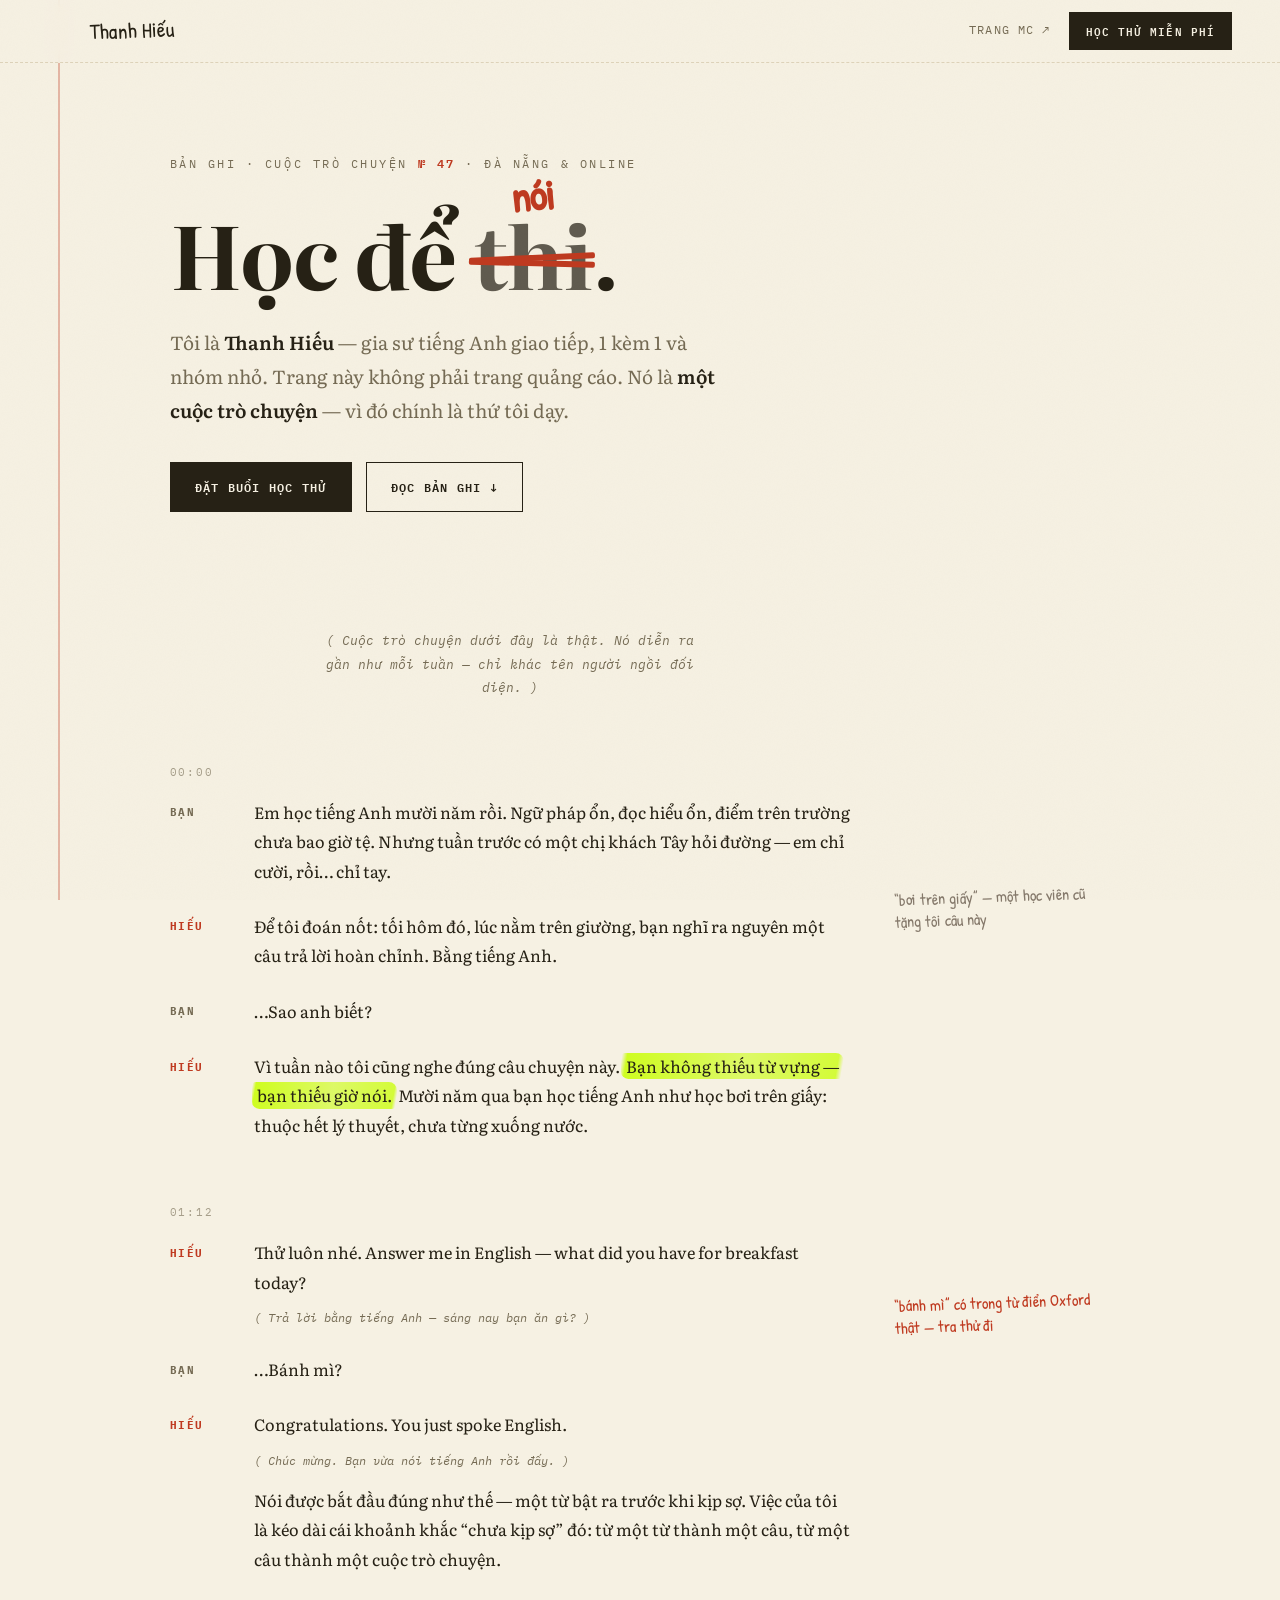
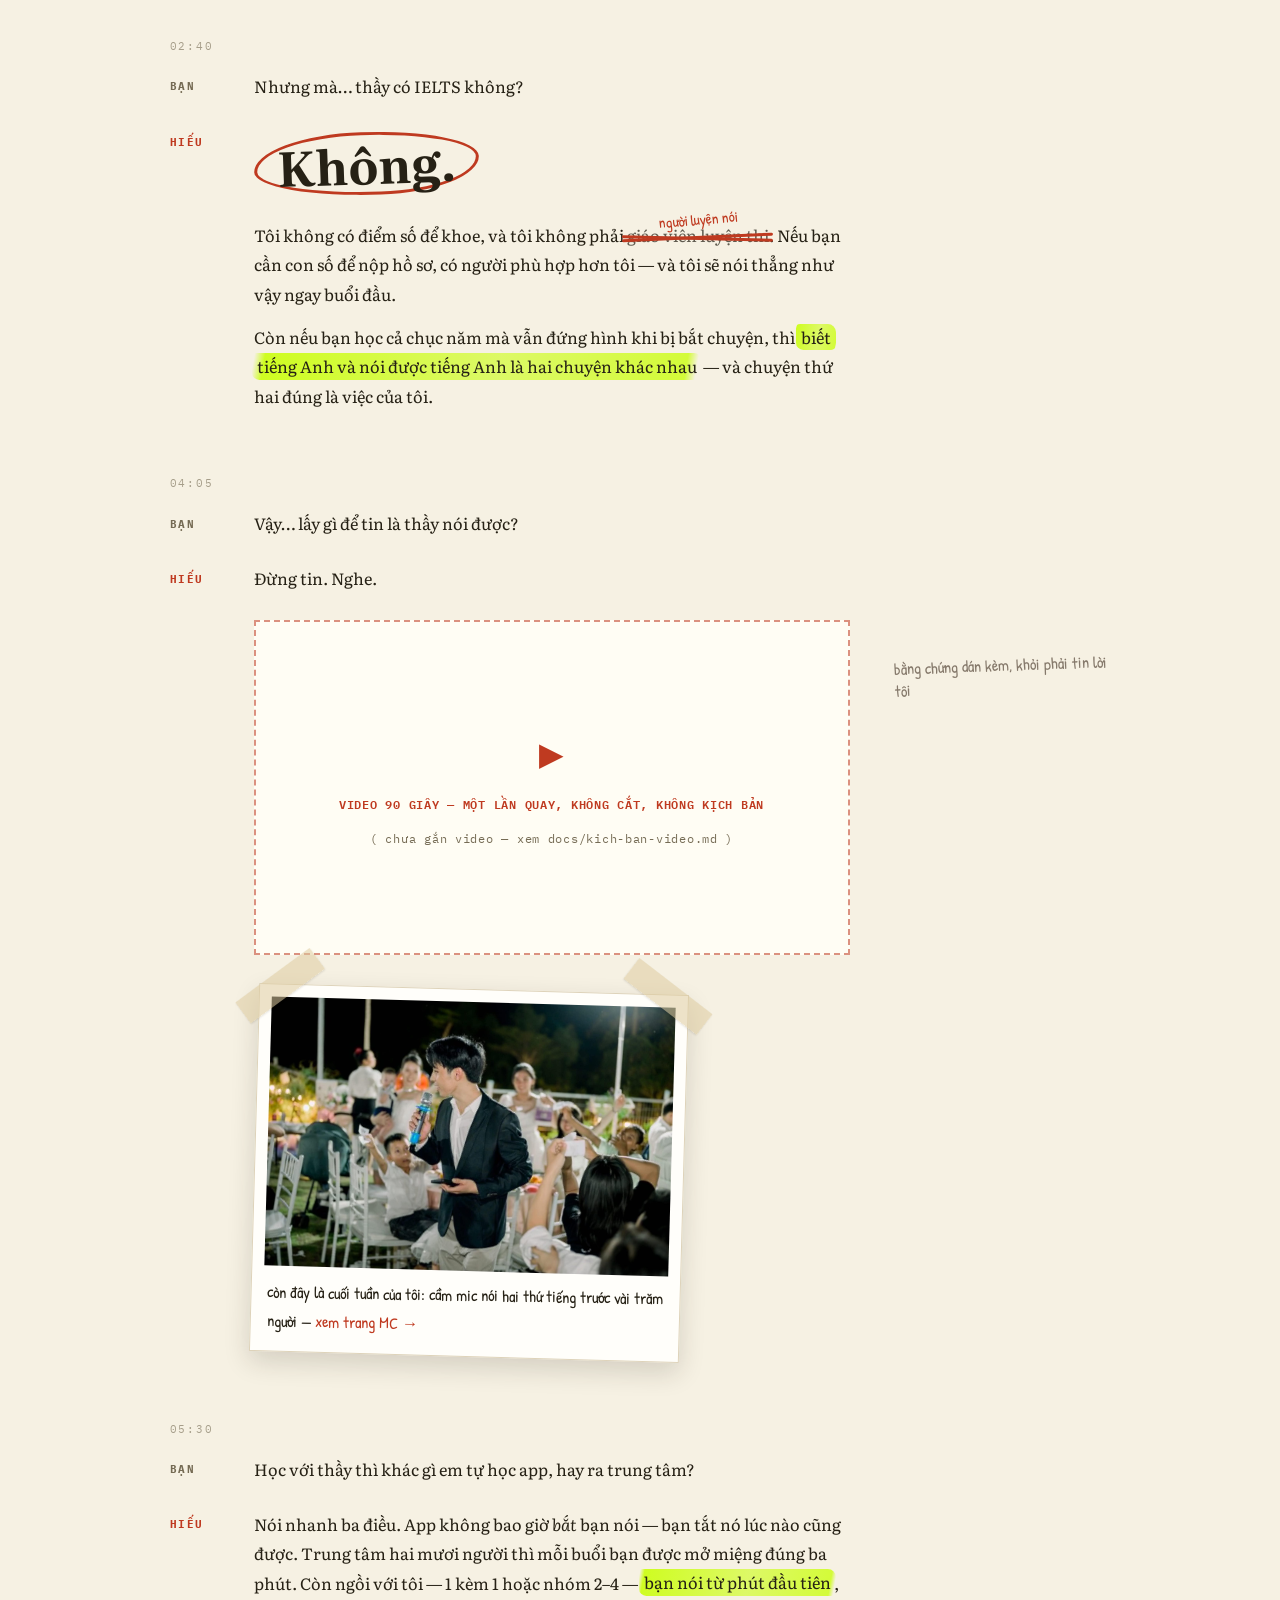
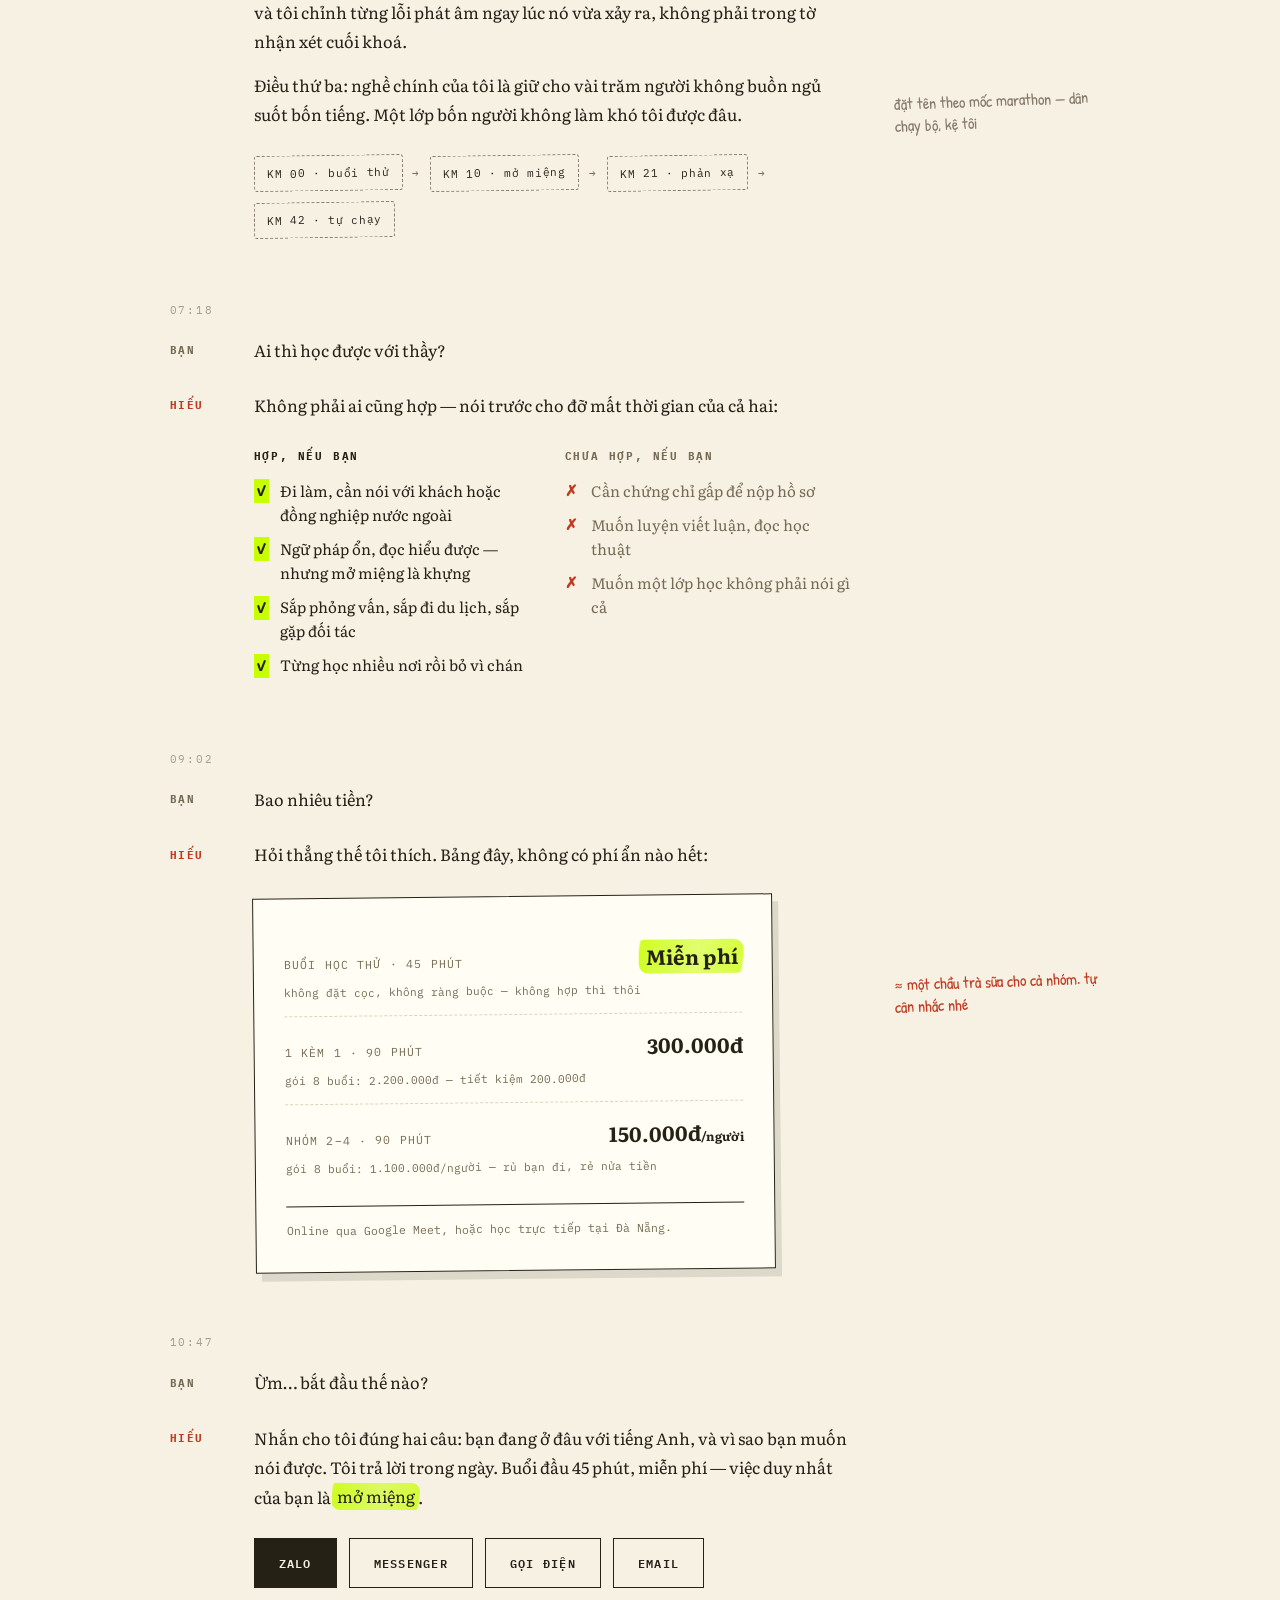
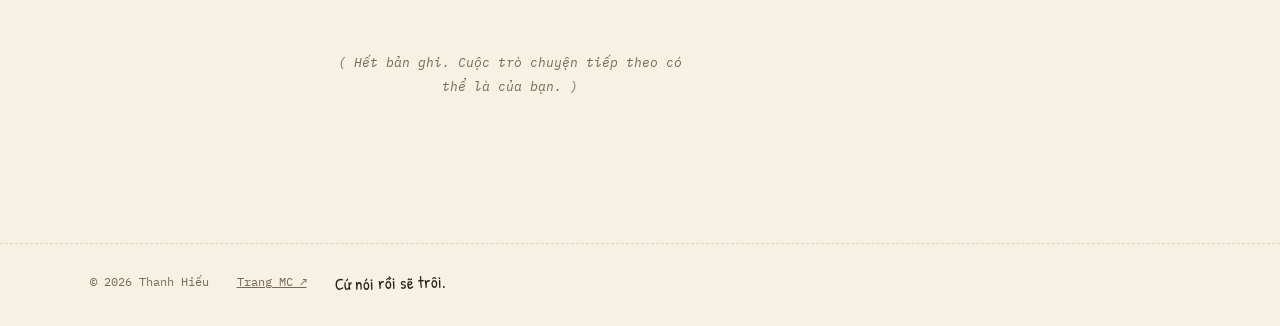
==== index.html @ a83e507f "feat: tách trang gia sư tiếng Anh thành site riêng Nguồn: repo hieu-portfolio (teaching.html @ e0978" ====
<!DOCTYPE html>
<html lang="vi">
<head>
  <meta charset="UTF-8">
  <meta name="viewport" content="width=device-width, initial-scale=1.0">
  <meta name="theme-color" content="#F6F1E3">
  <title>Gia sư tiếng Anh giao tiếp 1 kèm 1 tại Đà Nẵng — Thanh Hiếu</title>
  <meta name="description" content="Gia sư tiếng Anh giao tiếp 1 kèm 1 và nhóm nhỏ tại Đà Nẵng và online. Không luyện thi — tập trung vào nói, phát âm và phản xạ. Buổi học thử 45 phút miễn phí.">
  <meta property="og:title" content="Gia sư tiếng Anh giao tiếp tại Đà Nẵng — Thanh Hiếu">
  <meta property="og:description" content="Tôi không dạy bạn thi — tôi dạy bạn mở miệng. Buổi học thử miễn phí.">
  <meta property="og:image" content="https://teaching.speakhieu.pro/images/portrait.jpg">
  <meta property="og:url" content="https://teaching.speakhieu.pro/">
  <meta property="og:type" content="profile">
  <meta property="og:locale" content="vi_VN">
  <meta name="twitter:card" content="summary_large_image">
  <link rel="icon" href="data:image/svg+xml,%3Csvg xmlns='http://www.w3.org/2000/svg' viewBox='0 0 32 32'%3E%3Crect width='32' height='32' fill='%230A0A0A'/%3E%3Ctext x='16' y='23' font-family='Arial Narrow,Arial,sans-serif' font-weight='700' font-size='19' fill='%23C8FF00' text-anchor='middle'%3ETH%3C/text%3E%3C/svg%3E">
  <link rel="preconnect" href="https://fonts.googleapis.com">
  <link rel="preconnect" href="https://fonts.gstatic.com" crossorigin>
  <link href="https://fonts.googleapis.com/css2?family=IBM+Plex+Mono:ital,wght@0,400;0,500;0,700;1,400&family=Literata:ital,opsz,wght@0,7..72,400;0,7..72,600;0,7..72,700;1,7..72,400&family=Patrick+Hand&display=swap" rel="stylesheet">
  <link rel="stylesheet" href="css/teaching.css">
  <script type="application/ld+json">
  {
    "@context": "https://schema.org",
    "@type": "Service",
    "serviceType": "Gia sư tiếng Anh giao tiếp",
    "provider": {
      "@type": "Person",
      "name": "Bùi Thanh Hiếu",
      "alternateName": "Thanh Hiếu",
      "knowsLanguage": ["vi", "en"],
      "telephone": "+84364724641",
      "email": "buihieu050898@gmail.com"
    },
    "description": "Dạy tiếng Anh giao tiếp 1 kèm 1 và nhóm nhỏ, tập trung vào phản xạ nói và phát âm.",
    "areaServed": { "@type": "City", "name": "Đà Nẵng" },
    "availableChannel": [
      { "@type": "ServiceChannel", "name": "Học trực tiếp tại Đà Nẵng" },
      { "@type": "ServiceChannel", "name": "Học online qua Google Meet" }
    ],
    "offers": [
      { "@type": "Offer", "name": "Buổi học thử 45 phút", "price": "0", "priceCurrency": "VND" },
      { "@type": "Offer", "name": "1 kèm 1, buổi 90 phút", "price": "300000", "priceCurrency": "VND" },
      { "@type": "Offer", "name": "Nhóm nhỏ 2-4 người, buổi 90 phút", "price": "150000", "priceCurrency": "VND" }
    ],
    "url": "https://teaching.speakhieu.pro/"
  }
  </script>
</head>
<body>

  <header class="sheet-header">
    <a class="signature" href="#top">Thanh Hiếu</a>
    <nav aria-label="Menu">
      <!-- TODO: khi mc.speakhieu.pro sống, đổi 3 link github.io thành https://mc.speakhieu.pro -->
      <a class="mc-link" href="https://taibt-devops.github.io/hieu-portfolio/">Trang MC ↗</a>
      <a class="btn btn--ink btn--small" href="#start">Học thử miễn phí</a>
    </nav>
  </header>

  <main id="top">

    <!-- TRANG BÌA -->
    <section class="wrap cover">
      <p class="kicker">Bản ghi · cuộc trò chuyện <b>№ 47</b> · Đà Nẵng &amp; online</p>
      <h1 aria-label="Học để nói.">
        <span aria-hidden="true">Học để <span class="crossed"><del>thi</del><span class="fix">nói</span></span>.</span>
      </h1>
      <p class="cover-sub">Tôi là <b>Thanh Hiếu</b> — gia sư tiếng Anh giao tiếp, 1 kèm 1 và nhóm nhỏ.
        Trang này không phải trang quảng cáo. Nó là <b>một cuộc trò chuyện</b> — vì đó chính là thứ tôi dạy.</p>
      <p class="cover-actions">
        <a class="btn btn--ink" href="#start">Đặt buổi học thử</a>
        <a class="btn" href="#transcript">Đọc bản ghi ↓</a>
      </p>
    </section>

    <!-- BẢN GHI -->
    <div class="wrap">
      <div class="script" id="transcript">

        <p class="stage reveal">( Cuộc trò chuyện dưới đây là thật. Nó diễn ra gần như mỗi tuần —
          chỉ khác tên người ngồi đối diện. )</p>

        <!-- BEAT 1 · nỗi đau -->
        <section class="beat reveal" style="--note-top: 7.5em">
          <p class="tstamp" aria-hidden="true">00:00</p>
          <div class="line">
            <span class="who">BẠN</span>
            <div>
              <p>Em học tiếng Anh mười năm rồi. Ngữ pháp ổn, đọc hiểu ổn, điểm trên trường chưa bao giờ tệ.
                 Nhưng tuần trước có một chị khách Tây hỏi đường — em chỉ cười, rồi… chỉ tay.</p>
            </div>
          </div>
          <div class="line line--h">
            <span class="who">HIẾU</span>
            <div>
              <p>Để tôi đoán nốt: tối hôm đó, lúc nằm trên giường, bạn nghĩ ra nguyên một câu trả lời
                 hoàn chỉnh. Bằng tiếng Anh.</p>
            </div>
          </div>
          <div class="line">
            <span class="who">BẠN</span>
            <div><p>…Sao anh biết?</p></div>
          </div>
          <div class="line line--h">
            <span class="who">HIẾU</span>
            <div>
              <p>Vì tuần nào tôi cũng nghe đúng câu chuyện này. <mark>Bạn không thiếu từ vựng —
                 bạn thiếu giờ nói.</mark> Mười năm qua bạn học tiếng Anh như học bơi trên giấy:
                 thuộc hết lý thuyết, chưa từng xuống nước.</p>
            </div>
          </div>
          <p class="note note--pencil">“bơi trên giấy” — một học viên cũ tặng tôi câu này</p>
        </section>

        <!-- BEAT 2 · demo ngay trên trang -->
        <section class="beat reveal" style="--note-top: 5.4em">
          <p class="tstamp" aria-hidden="true">01:12</p>
          <div class="line line--h">
            <span class="who">HIẾU</span>
            <div>
              <p>Thử luôn nhé. Answer me in English — what did you have for breakfast today?</p>
              <p class="xlate">( Trả lời bằng tiếng Anh — sáng nay bạn ăn gì? )</p>
            </div>
          </div>
          <div class="line">
            <span class="who">BẠN</span>
            <div><p>…Bánh mì?</p></div>
          </div>
          <div class="line line--h">
            <span class="who">HIẾU</span>
            <div>
              <p>Congratulations. You just spoke English.</p>
              <p class="xlate">( Chúc mừng. Bạn vừa nói tiếng Anh rồi đấy. )</p>
              <p>Nói được bắt đầu đúng như thế — một từ bật ra trước khi kịp sợ. Việc của tôi là kéo dài
                 cái khoảnh khắc “chưa kịp sợ” đó: từ một từ thành một câu, từ một câu thành một cuộc trò chuyện.</p>
            </div>
          </div>
          <p class="note">“bánh mì” có trong từ điển Oxford thật — tra thử đi</p>
        </section>

        <!-- BEAT 3 · câu hỏi IELTS -->
        <section class="beat reveal" style="--note-top: 9.2em">
          <h2 class="sr-only">Về chứng chỉ</h2>
          <p class="tstamp" aria-hidden="true">02:40</p>
          <div class="line">
            <span class="who">BẠN</span>
            <div><p>Nhưng mà… thầy có IELTS không?</p></div>
          </div>
          <div class="line line--h">
            <span class="who">HIẾU</span>
            <div>
              <p><span class="bigword">Không.</span></p>
              <p>Tôi không có điểm số để khoe, và tôi không phải <span class="crossed"><del>giáo viên
                 luyện thi</del><span class="fix">người luyện nói</span></span>. Nếu bạn cần con số để nộp
                 hồ sơ, có người phù hợp hơn tôi — và tôi sẽ nói thẳng như vậy ngay buổi đầu.</p>
              <p>Còn nếu bạn học cả chục năm mà vẫn đứng hình khi bị bắt chuyện, thì
                 <mark>biết tiếng Anh và nói được tiếng Anh là hai chuyện khác nhau</mark> —
                 và chuyện thứ hai đúng là việc của tôi.</p>
            </div>
          </div>
        </section>

        <!-- BEAT 4 · bằng chứng -->
        <section class="beat reveal" id="proof" style="--note-top: 11em">
          <h2 class="sr-only">Bằng chứng</h2>
          <p class="tstamp" aria-hidden="true">04:05</p>
          <div class="line">
            <span class="who">BẠN</span>
            <div><p>Vậy… lấy gì để tin là thầy nói được?</p></div>
          </div>
          <div class="line line--h">
            <span class="who">HIẾU</span>
            <div><p>Đừng tin. Nghe.</p></div>
          </div>

          <!-- THAY KHỐI NÀY BẰNG VIDEO THẬT — hướng dẫn ở README, mục 4c -->
          <div class="video-slot">
            <span class="play" aria-hidden="true">▶</span>
            <strong>VIDEO 90 GIÂY — MỘT LẦN QUAY, KHÔNG CẮT, KHÔNG KỊCH BẢN</strong>
            <span>( chưa gắn video — xem docs/kich-ban-video.md )</span>
          </div>

          <a class="polaroid" href="https://taibt-devops.github.io/hieu-portfolio/">
            <img src="images/moment-crowd.jpg" width="2048" height="1363" loading="lazy"
                 alt="Thanh Hiếu cầm mic đi giữa bàn tiệc, khách giơ tay tham gia trò chơi">
            <figcaption>còn đây là cuối tuần của tôi: cầm mic nói hai thứ tiếng trước vài trăm người
              — <span>xem trang MC →</span></figcaption>
          </a>
          <p class="note note--pencil">bằng chứng dán kèm, khỏi phải tin lời tôi</p>
        </section>

        <!-- BEAT 5 · khác gì app / trung tâm -->
        <section class="beat reveal" style="--note-top: 16.5em">
          <h2 class="sr-only">Phương pháp</h2>
          <p class="tstamp" aria-hidden="true">05:30</p>
          <div class="line">
            <span class="who">BẠN</span>
            <div><p>Học với thầy thì khác gì em tự học app, hay ra trung tâm?</p></div>
          </div>
          <div class="line line--h">
            <span class="who">HIẾU</span>
            <div>
              <p>Nói nhanh ba điều. App không bao giờ <em>bắt</em> bạn nói — bạn tắt nó lúc nào cũng được.
                 Trung tâm hai mươi người thì mỗi buổi bạn được mở miệng đúng ba phút.
                 Còn ngồi với tôi — 1 kèm 1 hoặc nhóm 2–4 — <mark>bạn nói từ phút đầu tiên</mark>,
                 và tôi chỉnh từng lỗi phát âm ngay lúc nó vừa xảy ra, không phải trong tờ nhận xét cuối khoá.</p>
              <p>Điều thứ ba: nghề chính của tôi là giữ cho vài trăm người không buồn ngủ suốt bốn tiếng.
                 Một lớp bốn người không làm khó tôi được đâu.</p>
            </div>
          </div>
          <div class="route" role="img" aria-label="Lộ trình bốn chặng: buổi thử, mở miệng, phản xạ, tự chạy">
            <span>KM 00 · buổi thử</span><i>→</i>
            <span>KM 10 · mở miệng</span><i>→</i>
            <span>KM 21 · phản xạ</span><i>→</i>
            <span>KM 42 · tự chạy</span>
          </div>
          <p class="note note--pencil">đặt tên theo mốc marathon — dân chạy bộ, kệ tôi</p>
        </section>

        <!-- BEAT 6 · hợp với ai -->
        <section class="beat reveal">
          <h2 class="sr-only">Hợp với ai</h2>
          <p class="tstamp" aria-hidden="true">07:18</p>
          <div class="line">
            <span class="who">BẠN</span>
            <div><p>Ai thì học được với thầy?</p></div>
          </div>
          <div class="line line--h">
            <span class="who">HIẾU</span>
            <div><p>Không phải ai cũng hợp — nói trước cho đỡ mất thời gian của cả hai:</p></div>
          </div>
          <div class="cols">
            <div class="ok">
              <h3>Hợp, nếu bạn</h3>
              <ul>
                <li>Đi làm, cần nói với khách hoặc đồng nghiệp nước ngoài</li>
                <li>Ngữ pháp ổn, đọc hiểu được — nhưng mở miệng là khựng</li>
                <li>Sắp phỏng vấn, sắp đi du lịch, sắp gặp đối tác</li>
                <li>Từng học nhiều nơi rồi bỏ vì chán</li>
              </ul>
            </div>
            <div class="no">
              <h3>Chưa hợp, nếu bạn</h3>
              <ul>
                <li>Cần chứng chỉ gấp để nộp hồ sơ</li>
                <li>Muốn luyện viết luận, đọc học thuật</li>
                <li>Muốn một lớp học không phải nói gì cả</li>
              </ul>
            </div>
          </div>
        </section>

        <!-- BEAT 7 · học phí -->
        <section class="beat reveal" id="pricing" style="--note-top: 13.5em">
          <h2 class="sr-only">Học phí</h2>
          <p class="tstamp" aria-hidden="true">09:02</p>
          <div class="line">
            <span class="who">BẠN</span>
            <div><p>Bao nhiêu tiền?</p></div>
          </div>
          <div class="line line--h">
            <span class="who">HIẾU</span>
            <div><p>Hỏi thẳng thế tôi thích. Bảng đây, không có phí ẩn nào hết:</p></div>
          </div>
          <div class="pricecard">
            <div class="row">
              <span class="name">Buổi học thử · 45 phút</span>
              <span class="price"><mark>Miễn phí</mark></span>
              <span class="sub">không đặt cọc, không ràng buộc — không hợp thì thôi</span>
            </div>
            <div class="row">
              <span class="name">1 kèm 1 · 90 phút</span>
              <span class="price">300.000đ</span>
              <span class="sub">gói 8 buổi: 2.200.000đ — tiết kiệm 200.000đ</span>
            </div>
            <div class="row">
              <span class="name">Nhóm 2–4 · 90 phút</span>
              <span class="price">150.000đ<span style="font-size:.6em">/người</span></span>
              <span class="sub">gói 8 buổi: 1.100.000đ/người — rủ bạn đi, rẻ nửa tiền</span>
            </div>
            <p class="foot">Online qua Google Meet, hoặc học trực tiếp tại Đà Nẵng.</p>
          </div>
          <p class="note">≈ một chầu trà sữa cho cả nhóm. tự cân nhắc nhé</p>
        </section>

        <!-- BEAT 8 · bắt đầu -->
        <section class="beat reveal" id="start">
          <h2 class="sr-only">Bắt đầu</h2>
          <p class="tstamp" aria-hidden="true">10:47</p>
          <div class="line">
            <span class="who">BẠN</span>
            <div><p>Ừm… bắt đầu thế nào?</p></div>
          </div>
          <div class="line line--h">
            <span class="who">HIẾU</span>
            <div>
              <p>Nhắn cho tôi đúng hai câu: bạn đang ở đâu với tiếng Anh, và vì sao bạn muốn nói được.
                 Tôi trả lời trong ngày. Buổi đầu 45 phút, miễn phí —
                 việc duy nhất của bạn là <mark>mở miệng</mark>.</p>
            </div>
          </div>
          <div class="btns">
            <a class="btn btn--ink" id="btn-zalo" href="#" target="_blank" rel="noopener">Zalo</a>
            <a class="btn" id="btn-messenger" href="#" target="_blank" rel="noopener">Messenger</a>
            <a class="btn" id="btn-phone" href="#">Gọi điện</a>
            <a class="btn" id="btn-email" href="#">Email</a>
          </div>
        </section>

        <p class="stage reveal">( Hết bản ghi. Cuộc trò chuyện tiếp theo có thể là của bạn. )</p>

      </div>
    </div>

  </main>

  <footer class="sheet-footer">
    <span>© <span id="footer-year">2026</span> Thanh Hiếu</span>
    <a href="https://taibt-devops.github.io/hieu-portfolio/">Trang MC ↗</a>
    <span class="tag">Cứ nói rồi sẽ trôi.</span>
  </footer>

  <dialog class="phone-modal" id="phone-modal">
    <p class="phone-modal-label" data-i18n="phone.title">Gọi cho tôi</p>
    <p class="phone-modal-number" id="phone-modal-number">—</p>
    <div class="phone-modal-actions">
      <button class="btn" id="phone-copy" type="button" data-i18n="phone.copy">Sao chép số</button>
      <button class="btn" id="phone-close" type="button" data-i18n="phone.close">Đóng</button>
    </div>
  </dialog>

  <script>
    /* Trang này cố ý KHÔNG có nút VI/EN: bản thân bản ghi đã trộn hai thứ
       tiếng — đó chính là sản phẩm. Chỉ cần từ điển tối thiểu cho modal. */
    window.PAGE_I18N = {
      vi: { "phone.title": "Gọi cho tôi", "phone.copy": "Sao chép số",
            "phone.copied": "Đã sao chép ✓", "phone.close": "Đóng" },
      en: { "phone.title": "Call me at", "phone.copy": "Copy number",
            "phone.copied": "Copied ✓", "phone.close": "Close" },
    };
  </script>
  <script src="js/site.js"></script>
</body>
</html>
---- css/teaching.css ----
/* ==========================================================================
   TRANG GIA SƯ (teaching.html) — "Bản ghi cuộc trò chuyện"
   Concept: trang không phải landing page mà là một transcript trên giấy,
   được "chấm bài" bằng bút: highlight vàng-chanh, bút đỏ gạch xoá, ghi chú
   tay ở lề. Người bán "dạy nói" thì trang phải là một cuộc trò chuyện.

   Đối lập chủ ý với trang MC: giấy sáng >< sân khấu đen. Chỉ giữ lại đúng
   một sợi dây nối thương hiệu: màu volt — ở đây đóng vai bút dạ quang.
   ========================================================================== */

:root {
  --paper: #F6F1E3;        /* giấy kem ngả vàng, không trắng bệch */
  --paper-raised: #FFFDF4; /* thẻ/tấm rời đặt trên mặt giấy */
  --ink: #262115;          /* mực ấm, không đen tuyệt đối */
  --ink-dim: #756B54;
  --rule: #DED3BA;         /* đường kẻ mờ */
  --hi: #C8FF00;           /* bút dạ quang = volt của trang MC */
  --pen: #BF3A20;          /* bút bi đỏ của người chấm bài */
  --pencil: #85796B;       /* ghi chú bút chì */

  --f-serif: "Literata", "Georgia", serif;         /* lời thoại — chữ sách */
  --f-mono: "IBM Plex Mono", "Consolas", monospace; /* nhãn, sân khấu, meta */
  --f-hand: "Patrick Hand", "Segoe Print", cursive;  /* chữ viết tay ở lề */
}

* { margin: 0; padding: 0; box-sizing: border-box; }

html { scroll-behavior: smooth; }

body {
  background: var(--paper);
  color: var(--ink);
  font-family: var(--f-serif);
  font-size: 1.02rem;
  line-height: 1.8;
  -webkit-font-smoothing: antialiased;
  overflow-x: hidden;
}

/* vân giấy: nhiễu SVG phủ toàn trang, nhân màu để chìm vào nền */
body::before {
  content: "";
  position: fixed;
  inset: 0;
  z-index: 60;
  pointer-events: none;
  opacity: 0.5;
  mix-blend-mode: multiply;
  background-image: url("data:image/svg+xml,%3Csvg xmlns='http://www.w3.org/2000/svg' width='260' height='260'%3E%3Cfilter id='n'%3E%3CfeTurbulence type='fractalNoise' baseFrequency='0.82' numOctaves='2'/%3E%3CfeColorMatrix values='0 0 0 0 0.35 0 0 0 0 0.30 0 0 0 0 0.20 0 0 0 0.05 0'/%3E%3C/filter%3E%3Crect width='100%25' height='100%25' filter='url(%23n)'/%3E%3C/svg%3E");
}

/* lề đỏ của vở học sinh — chạy suốt chiều dọc trang */
body::after {
  content: "";
  position: fixed;
  top: 0;
  bottom: 0;
  left: clamp(18px, 4.5vw, 64px);
  width: 2px;
  background: color-mix(in srgb, var(--pen) 32%, transparent);
  pointer-events: none;
  z-index: 1;
}

img { max-width: 100%; height: auto; display: block; }
a { color: inherit; }

::selection { background: var(--hi); color: var(--ink); }
:focus-visible { outline: 2.5px solid var(--pen); outline-offset: 3px; }

.sr-only {
  position: absolute;
  width: 1px; height: 1px;
  clip-path: inset(50%);
  overflow: hidden;
  white-space: nowrap;
}

/* --- bút dạ quang: nét quét không đều, hai đầu nhạt --- */
mark {
  background: linear-gradient(100deg,
    rgba(200, 255, 0, 0)   0.6%,
    rgba(200, 255, 0, 0.85) 3%,
    rgba(200, 255, 0, 0.55) 55%,
    rgba(200, 255, 0, 0.75) 96%,
    rgba(200, 255, 0, 0)   98.4%);
  border-radius: 0.25em 0.5em 0.3em 0.45em;
  padding: 0.08em 0.32em;
  margin-inline: -0.12em;
  color: inherit;
  -webkit-box-decoration-break: clone;
  box-decoration-break: clone;
}

/* --- bút đỏ gạch xoá: hai nét lệch góc cho ra tay người --- */
del {
  position: relative;
  text-decoration: none;
  color: color-mix(in srgb, var(--ink) 72%, var(--paper));
}
del::before, del::after {
  content: "";
  position: absolute;
  left: -3%;
  right: -3%;
  top: 52%;
  height: 0.075em;
  min-height: 2.5px;
  background: var(--pen);
  border-radius: 2px;
  pointer-events: none;
}
del::before { transform: rotate(-2.6deg); }
del::after  { transform: rotate(1.4deg) translateY(0.06em); }

/* cụm bị gạch + chữ sửa: phải là inline-block CÓ position để .fix bám vào
   đúng cụm từ, không bám nhầm lên .beat (từng gây bug chữ sửa bay lên đầu đoạn) */
.crossed { position: relative; display: inline-block; }

/* chữ sửa viết tay đè phía trên từ bị gạch */
.fix {
  position: absolute;
  left: 50%;
  top: -0.62em;
  transform: translateX(-50%) rotate(-5deg);
  font-family: var(--f-hand);
  /* 0.5em của tít lớn là vừa, nhưng trong đoạn văn chỉ ~8px — chặn sàn lại */
  font-size: max(0.95rem, 0.5em);
  line-height: 1;
  color: var(--pen);
  white-space: nowrap;
}

/* ==========================================================================
   Header — kẹp giấy phía trên
   ========================================================================== */

.sheet-header {
  position: sticky;
  top: 0;
  z-index: 50;
  display: flex;
  align-items: center;
  gap: 18px;
  padding: 12px clamp(20px, 4vw, 48px) 12px clamp(34px, 7vw, 96px);
  background: color-mix(in srgb, var(--paper) 88%, transparent);
  backdrop-filter: blur(10px);
  -webkit-backdrop-filter: blur(10px);
  border-bottom: 1px dashed var(--rule);
}

.signature {
  font-family: var(--f-hand);
  font-size: 1.35rem;
  line-height: 1;
  text-decoration: none;
  transform: rotate(-2deg);
}

.sheet-header nav {
  margin-left: auto;
  display: flex;
  align-items: center;
  gap: 18px;
}

.mc-link {
  font-family: var(--f-mono);
  font-size: 0.72rem;
  letter-spacing: 0.1em;
  text-transform: uppercase;
  text-decoration: none;
  color: var(--ink-dim);
  border-bottom: 1px solid transparent;
  transition: color 0.2s, border-color 0.2s;
}
.mc-link:hover { color: var(--ink); border-color: var(--pen); }

/* --- nút chung --- */
.btn {
  display: inline-block;
  font-family: var(--f-mono);
  font-size: 0.78rem;
  font-weight: 600;
  letter-spacing: 0.1em;
  text-transform: uppercase;
  text-decoration: none;
  color: var(--ink);
  background: transparent;
  border: 1.5px solid var(--ink);
  padding: 13px 24px;
  cursor: pointer;
  transition: transform 0.15s ease, box-shadow 0.15s ease, background 0.15s, color 0.15s;
}
.btn:hover {
  background: var(--hi);
  transform: translate(-2px, -2px);
  box-shadow: 4px 4px 0 var(--ink);
}
.btn--ink { background: var(--ink); color: var(--paper); }
.btn--ink:hover { background: var(--hi); color: var(--ink); }
.btn--small { padding: 8px 16px; font-size: 0.68rem; }

/* ==========================================================================
   Khối trang
   ========================================================================== */

.wrap {
  max-width: 1120px;
  margin-inline: auto;
  padding-inline: clamp(34px, 7vw, 96px) clamp(20px, 4vw, 48px);
}

/* ==========================================================================
   Hero — trang bìa của bản ghi
   ========================================================================== */

.cover { padding-block: clamp(56px, 10vh, 120px) clamp(40px, 6vh, 72px); }

.kicker {
  font-family: var(--f-mono);
  font-size: 0.72rem;
  letter-spacing: 0.22em;
  text-transform: uppercase;
  color: var(--ink-dim);
}
.kicker b { color: var(--pen); font-weight: 600; }

.cover h1 {
  font-weight: 700;
  font-optical-sizing: auto;
  /* Literata + dấu tiếng Việt hai tầng: giữ line-height >= 1.2 */
  font-size: clamp(2.7rem, 8.5vw, 5.4rem);
  line-height: 1.22;
  letter-spacing: -0.015em;
  margin: 26px 0 20px;
  max-width: 14ch;
}

.cover-sub {
  font-size: clamp(1.02rem, 1.6vw, 1.18rem);
  color: var(--ink-dim);
  max-width: 52ch;
}
.cover-sub b { color: var(--ink); font-weight: 600; }

.cover-actions {
  display: flex;
  flex-wrap: wrap;
  gap: 14px;
  margin-top: 34px;
}

/* ==========================================================================
   Bản ghi
   ========================================================================== */

.script {
  position: relative;
  max-width: 680px;
  padding-bottom: clamp(56px, 9vh, 110px);
}

/* chỉ dẫn sân khấu — (nghiêng, căn giữa, trong ngoặc) */
.stage {
  font-family: var(--f-mono);
  font-style: italic;
  font-size: 0.82rem;
  color: var(--ink-dim);
  text-align: center;
  max-width: 46ch;
  margin: clamp(40px, 7vh, 72px) auto;
}

.beat { position: relative; margin-block: clamp(44px, 7vh, 68px); }

.tstamp {
  font-family: var(--f-mono);
  font-size: 0.66rem;
  letter-spacing: 0.18em;
  color: color-mix(in srgb, var(--ink-dim) 62%, var(--paper));
  margin-bottom: 16px;
}

.line {
  display: grid;
  grid-template-columns: 64px 1fr;
  gap: 8px 20px;
  margin-bottom: 26px;
}
.line:last-child { margin-bottom: 0; }

.who {
  font-family: var(--f-mono);
  font-size: 0.68rem;
  font-weight: 700;
  letter-spacing: 0.14em;
  padding-top: 0.5em;
  color: var(--ink-dim);
}
.line--h .who { color: var(--pen); }

.line p + p { margin-top: 0.85em; }

/* câu dịch nhỏ dưới lời thoại tiếng Anh */
.xlate {
  font-family: var(--f-mono);
  font-style: italic;
  font-size: 0.76rem;
  color: var(--ink-dim);
  margin-top: 0.5em;
}

/* chữ to duy nhất — "Không." khoanh tròn bút đỏ */
.bigword {
  display: inline-block;
  font-size: clamp(2rem, 5vw, 3rem);
  font-weight: 700;
  line-height: 1.15;
  padding: 0.02em 0.42em;
  border: 3px solid var(--pen);
  border-radius: 48% 52% 44% 56% / 58% 44% 56% 42%; /* vòng tay vẽ, méo có chủ ý */
  transform: rotate(-2deg);
  margin: 0.1em 0 0.25em;
}

/* --- ghi chú tay ở lề phải --- */
.note {
  font-family: var(--f-hand);
  font-size: 1.02rem;
  line-height: 1.35;
  color: var(--pen);
  transform: rotate(-2deg);
}
.note--pencil { color: var(--pencil); }

@media (min-width: 1150px) {
  .note {
    position: absolute;
    left: calc(100% + 44px);
    width: 220px;
    top: var(--note-top, 0.5em);
  }
}
@media (max-width: 1149.9px) {
  .note {
    display: block;
    max-width: 40ch;
    margin: 16px 0 0 84px;
    transform: rotate(-1.2deg);
  }
}

/* ==========================================================================
   Vật đính kèm trong bản ghi
   ========================================================================== */

/* --- ô video (thay bằng .video-frame khi có video thật — xem README 4c) --- */
.video-slot {
  display: flex;
  flex-direction: column;
  align-items: center;
  justify-content: center;
  gap: 12px;
  aspect-ratio: 16 / 9;
  max-width: 620px;
  margin: 26px 0 8px 84px;
  background: var(--paper-raised);
  border: 2px dashed color-mix(in srgb, var(--pen) 55%, transparent);
  font-family: var(--f-mono);
  font-size: 0.76rem;
  letter-spacing: 0.06em;
  color: var(--ink-dim);
  text-align: center;
  padding: 22px;
}
.video-slot .play { font-size: 2rem; color: var(--pen); }
.video-slot strong { color: var(--pen); font-weight: 600; }

.video-frame {
  aspect-ratio: 16 / 9;
  max-width: 620px;
  margin: 26px 0 8px 84px;
  border: 1.5px solid var(--ink);
  box-shadow: 6px 8px 0 rgba(38, 33, 21, 0.12);
}
.video-frame iframe { width: 100%; height: 100%; border: 0; display: block; }

/* --- ảnh polaroid dán băng dính --- */
.polaroid {
  display: block;
  width: min(430px, 88%);
  margin: 34px 0 10px 84px;
  padding: 12px 12px 14px;
  background: #FFFEFA;
  border: 1px solid var(--rule);
  box-shadow: 0 10px 26px rgba(38, 33, 21, 0.16);
  transform: rotate(1.6deg);
  text-decoration: none;
  position: relative;
  transition: transform 0.2s ease, box-shadow 0.2s ease;
}
.polaroid:hover { transform: rotate(0.4deg) translateY(-3px); box-shadow: 0 16px 34px rgba(38, 33, 21, 0.2); }
.polaroid::before, .polaroid::after {
  content: "";
  position: absolute;
  width: 92px;
  height: 26px;
  background: rgba(222, 205, 160, 0.55); /* băng dính giấy */
  box-shadow: 0 1px 2px rgba(38, 33, 21, 0.1);
}
.polaroid::before { top: -12px; left: -26px; transform: rotate(-38deg); }
.polaroid::after  { top: -12px; right: -26px; transform: rotate(36deg); }
.polaroid figcaption {
  font-family: var(--f-hand);
  font-size: 1.02rem;
  color: var(--ink);
  padding: 10px 4px 2px;
  transform: rotate(-0.6deg);
}
.polaroid figcaption span { color: var(--pen); }

/* --- lộ trình: dãy mốc KM nguệch bút chì --- */
.route {
  display: flex;
  flex-wrap: wrap;
  align-items: center;
  gap: 10px;
  margin: 22px 0 4px 84px;
  font-family: var(--f-mono);
  font-size: 0.7rem;
  letter-spacing: 0.06em;
}
.route span {
  border: 1.5px dashed var(--pencil);
  color: var(--ink);
  padding: 7px 12px;
  border-radius: 3px;
  transform: rotate(-0.8deg);
}
.route span:nth-child(even) { transform: rotate(0.9deg); }
.route i { font-style: normal; color: var(--ink-dim); }

/* --- hai cột hợp / chưa hợp --- */
.cols {
  display: grid;
  grid-template-columns: repeat(2, 1fr);
  gap: 26px;
  margin: 24px 0 4px 84px;
}
.cols h3 {
  font-family: var(--f-mono);
  font-size: 0.7rem;
  font-weight: 700;
  letter-spacing: 0.16em;
  text-transform: uppercase;
  margin-bottom: 12px;
}
.cols .no h3 { color: var(--ink-dim); }
.cols ul { list-style: none; }
.cols li {
  position: relative;
  padding-left: 26px;
  margin-bottom: 10px;
  font-size: 0.94rem;
  line-height: 1.6;
}
.cols li::before {
  position: absolute;
  left: 0;
  top: 0.05em;
  font-family: var(--f-mono);
  font-weight: 700;
}
.cols .ok li::before { content: "✓"; background: var(--hi); padding: 0 3px; }
.cols .no li::before { content: "✗"; color: var(--pen); }
.cols .no li { color: var(--ink-dim); }

/* --- thẻ học phí: tấm bìa rời đặt lệch trên mặt giấy --- */
.pricecard {
  max-width: 520px;
  margin: 26px 0 6px 84px;
  background: var(--paper-raised);
  border: 1.5px solid var(--ink);
  box-shadow: 6px 8px 0 rgba(38, 33, 21, 0.12);
  transform: rotate(-0.6deg);
  padding: clamp(20px, 3vw, 30px);
}
.pricecard .row {
  display: grid;
  grid-template-columns: 1fr auto;
  gap: 4px 18px;
  align-items: baseline;
  padding-block: 13px;
}
.pricecard .row + .row { border-top: 1px dashed var(--rule); }
.pricecard .name {
  font-family: var(--f-mono);
  font-size: 0.72rem;
  letter-spacing: 0.1em;
  text-transform: uppercase;
  color: var(--ink-dim);
}
.pricecard .price { font-weight: 700; font-size: 1.28rem; white-space: nowrap; }
.pricecard .sub {
  grid-column: 1 / -1;
  font-family: var(--f-mono);
  font-size: 0.7rem;
  color: var(--ink-dim);
}
.pricecard .foot {
  margin-top: 14px;
  padding-top: 14px;
  border-top: 1.5px solid var(--ink);
  font-family: var(--f-mono);
  font-size: 0.72rem;
  color: var(--ink-dim);
}

/* --- hàng nút liên hệ cuối --- */
.btns {
  display: flex;
  flex-wrap: wrap;
  gap: 12px;
  margin: 26px 0 0 84px;
}

/* ==========================================================================
   Footer
   ========================================================================== */

.sheet-footer {
  border-top: 1px dashed var(--rule);
  padding: 24px clamp(20px, 4vw, 48px) 28px clamp(34px, 7vw, 96px);
  display: flex;
  flex-wrap: wrap;
  gap: 12px 28px;
  align-items: center;
  font-family: var(--f-mono);
  font-size: 0.72rem;
  color: var(--ink-dim);
}
.sheet-footer .tag { font-family: var(--f-hand); font-size: 1.05rem; color: var(--ink); transform: rotate(-1.5deg); }
.sheet-footer a { color: var(--ink-dim); }
.sheet-footer a:hover { color: var(--pen); }

/* ==========================================================================
   Modal điện thoại (desktop) — cùng ngôn ngữ giấy
   ========================================================================== */

.phone-modal {
  position: fixed;
  inset: 0;
  margin: auto;
  width: min(92vw, 440px);
  height: fit-content;
  border: 1.5px solid var(--ink);
  background: var(--paper-raised);
  color: var(--ink);
  box-shadow: 8px 10px 0 rgba(38, 33, 21, 0.18);
  padding: clamp(28px, 5vw, 44px);
  text-align: center;
}
.phone-modal::backdrop { background: rgba(38, 33, 21, 0.55); }
.phone-modal[open] { animation: modal-pop 0.2s ease; }
@keyframes modal-pop {
  from { transform: scale(0.94); opacity: 0; }
  to   { transform: scale(1); opacity: 1; }
}
.phone-modal-label {
  font-family: var(--f-mono);
  font-size: 0.7rem;
  letter-spacing: 0.2em;
  text-transform: uppercase;
  color: var(--ink-dim);
}
.phone-modal-number {
  font-weight: 700;
  font-size: clamp(1.9rem, 5vw, 2.6rem);
  margin: 12px 0 22px;
  user-select: all;
}
.phone-modal-actions { display: flex; justify-content: center; gap: 12px; flex-wrap: wrap; }

/* ==========================================================================
   Hiệu ứng cuộn + dự phòng
   ========================================================================== */

.reveal {
  opacity: 0;
  transform: translateY(16px);
  transition: opacity 0.55s ease, transform 0.55s ease;
  transition-delay: var(--reveal-delay, 0s);
}
.reveal.is-visible { opacity: 1; transform: none; }

/* JS tắt/lỗi => nội dung vẫn phải hiện */
@media (scripting: none) {
  .reveal { opacity: 1; transform: none; }
}

@media (prefers-reduced-motion: reduce) {
  html { scroll-behavior: auto; }
  .reveal { opacity: 1; transform: none; transition: none; }
  .phone-modal[open] { animation: none; }
  .btn, .polaroid { transition: none; }
}

/* ==========================================================================
   Mobile
   ========================================================================== */

@media (max-width: 720px) {
  .line { grid-template-columns: 1fr; gap: 4px; }
  .who { padding-top: 0; }
  .cols { grid-template-columns: 1fr; margin-left: 0; }
  .video-slot, .video-frame, .polaroid, .route, .pricecard, .btns { margin-left: 0; }
  .note { margin-left: 0; }
  .cover h1 { line-height: 1.26; } /* dấu hai tầng cần thêm chỗ khi chữ xuống dòng dày */
  .sheet-header { gap: 10px; }
  .mc-link { display: none; } /* mobile: giữ chữ ký + nút Học thử là đủ */
}
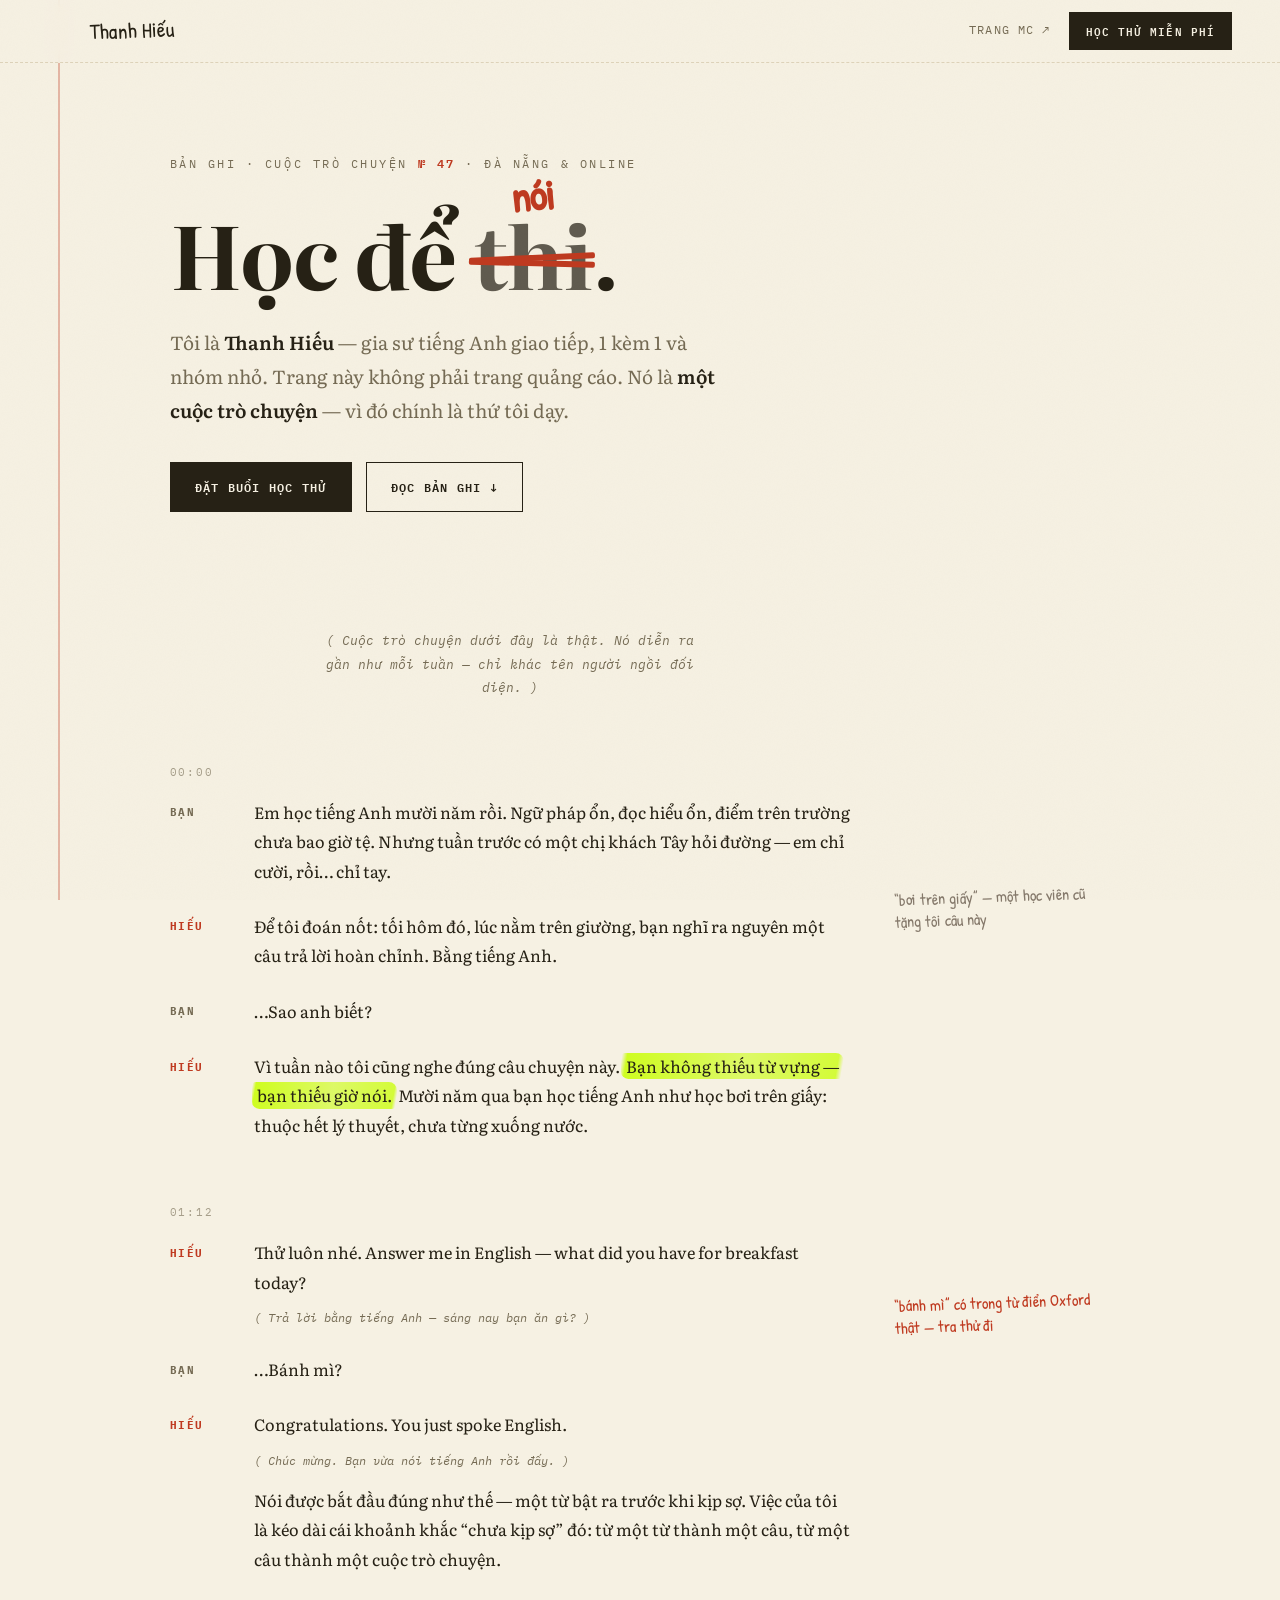
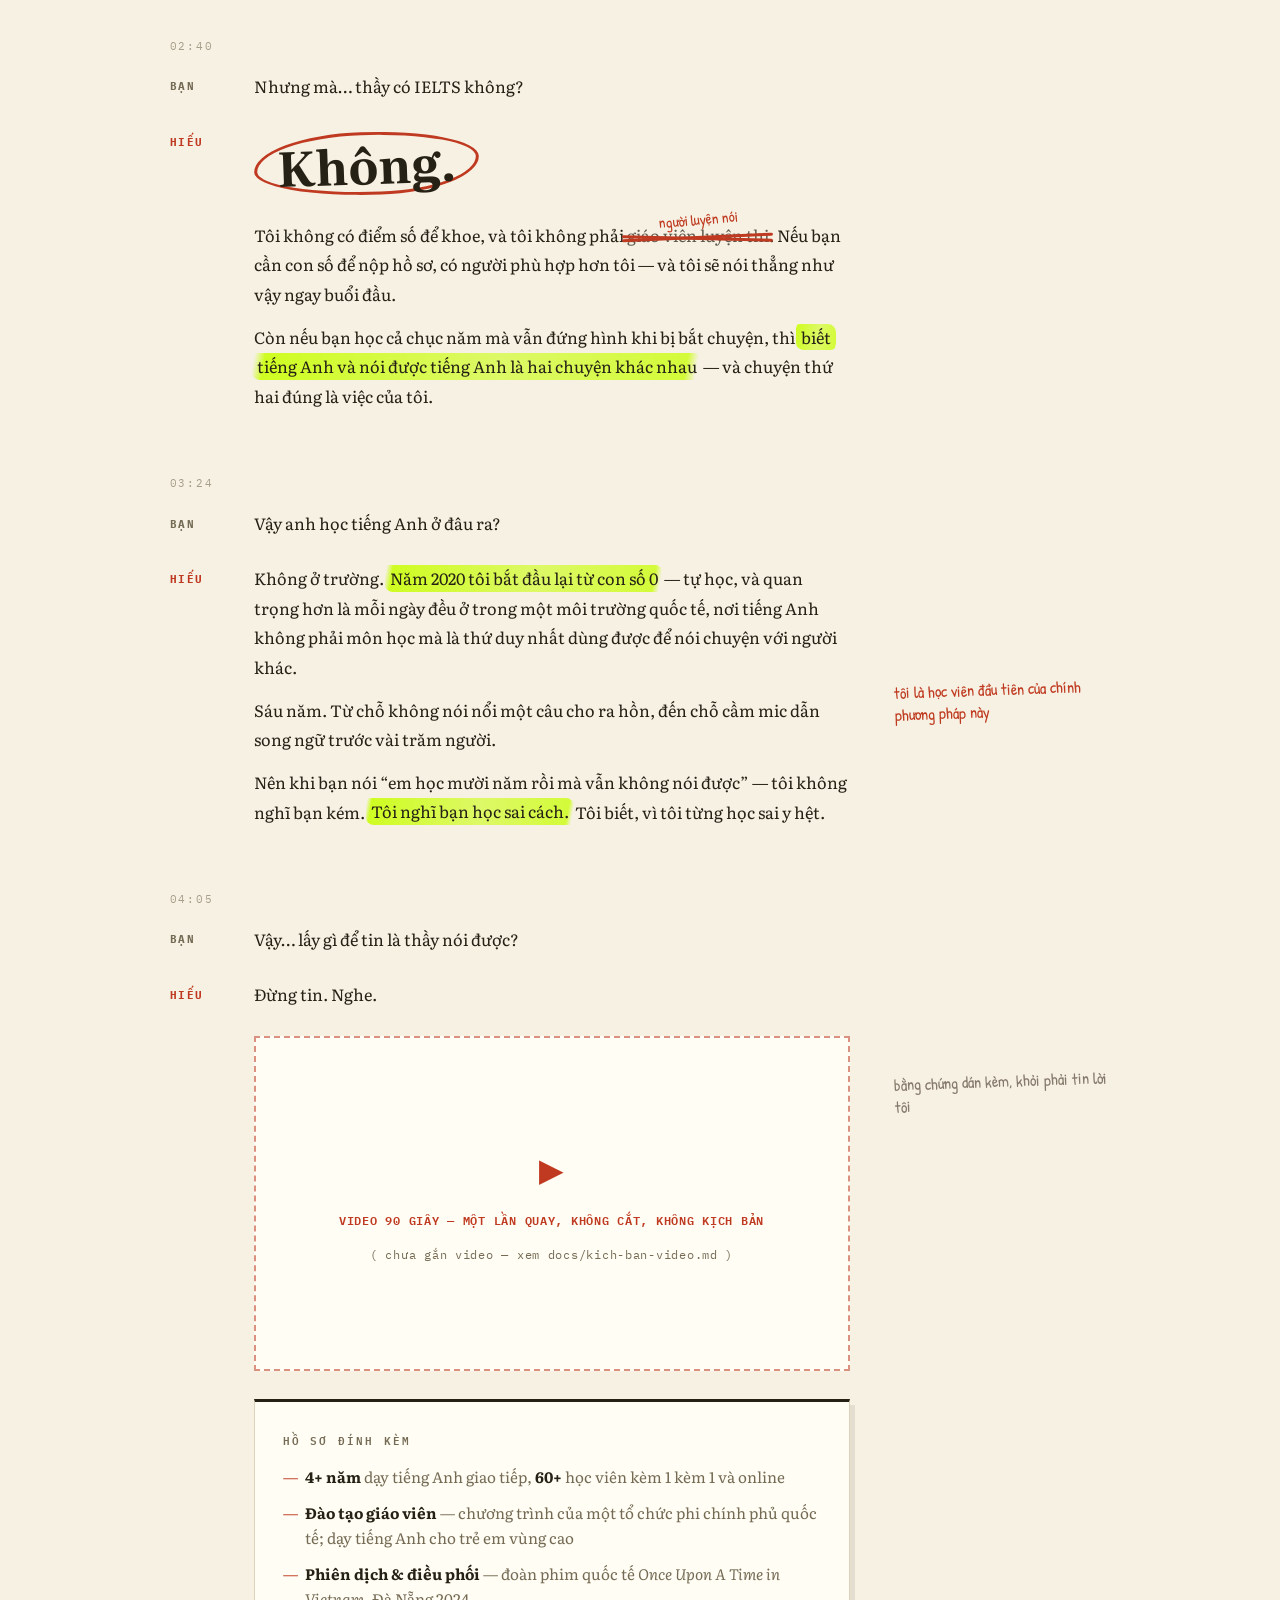
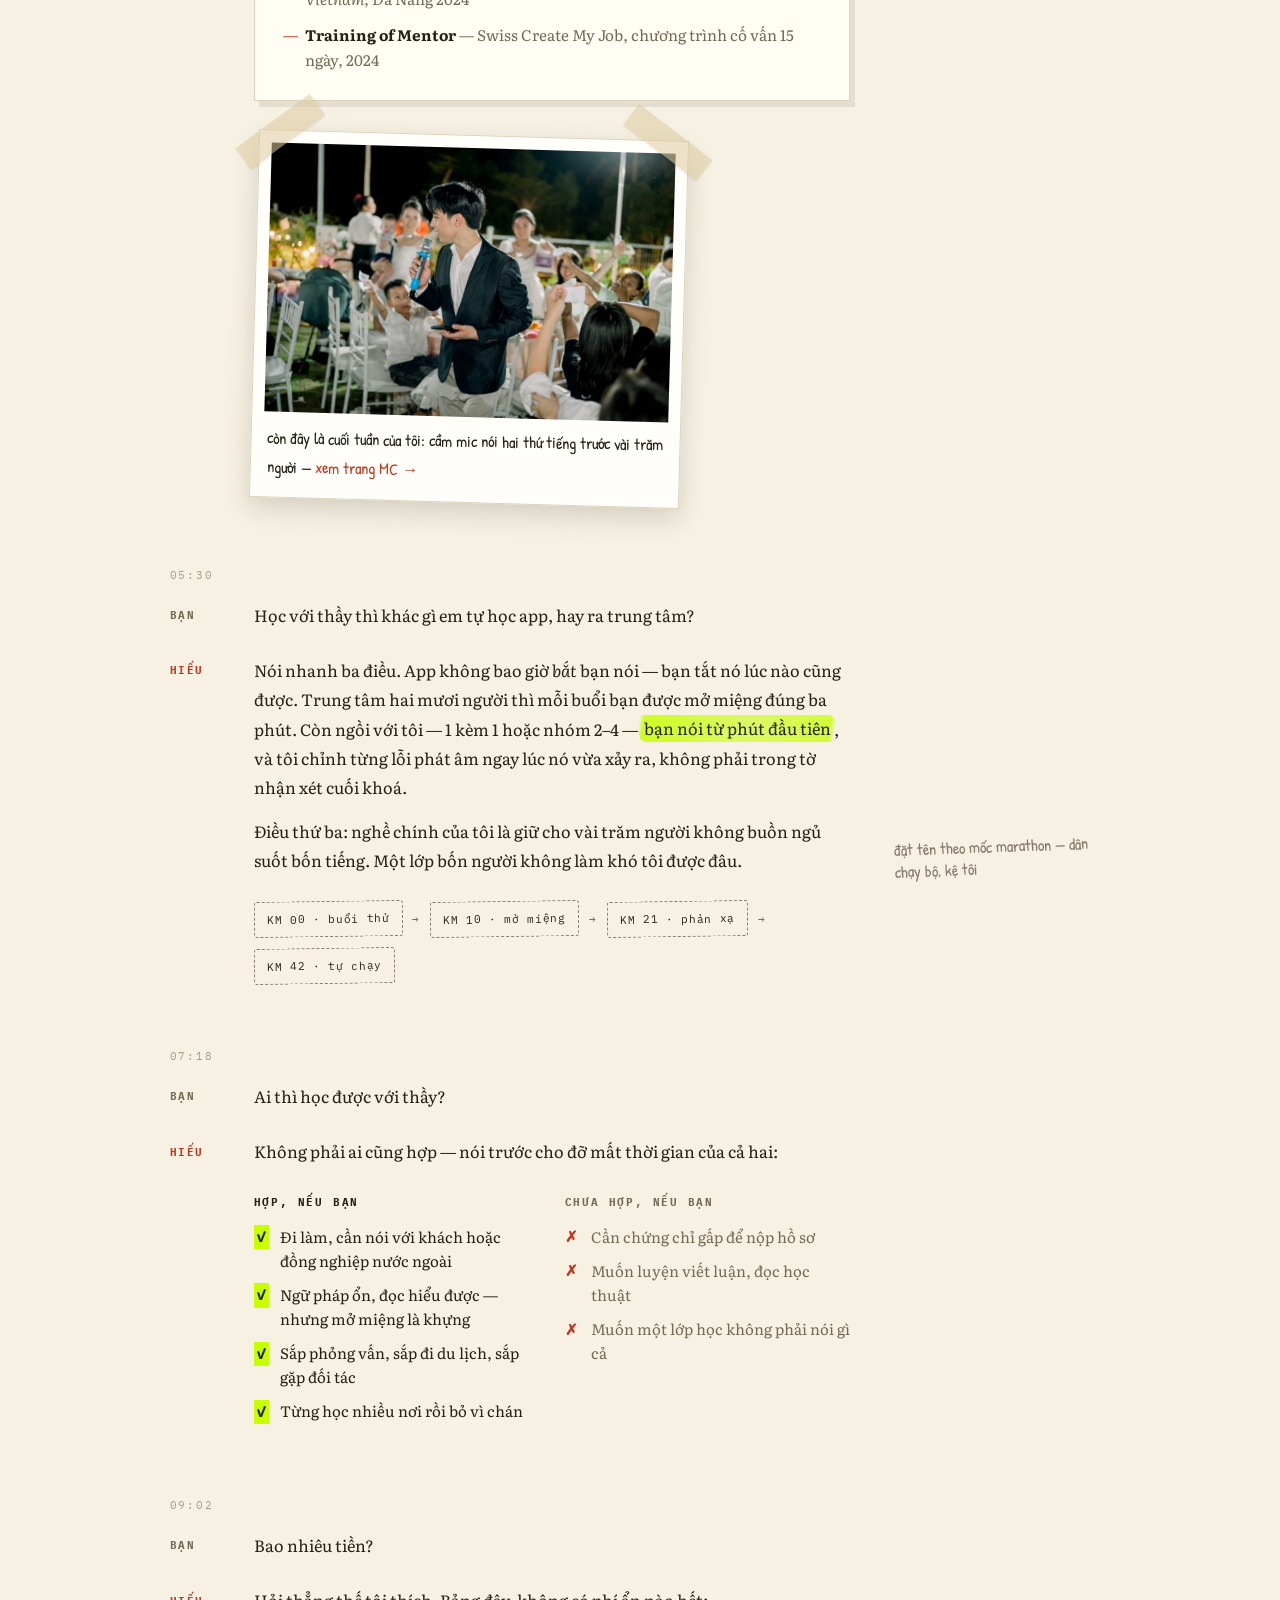
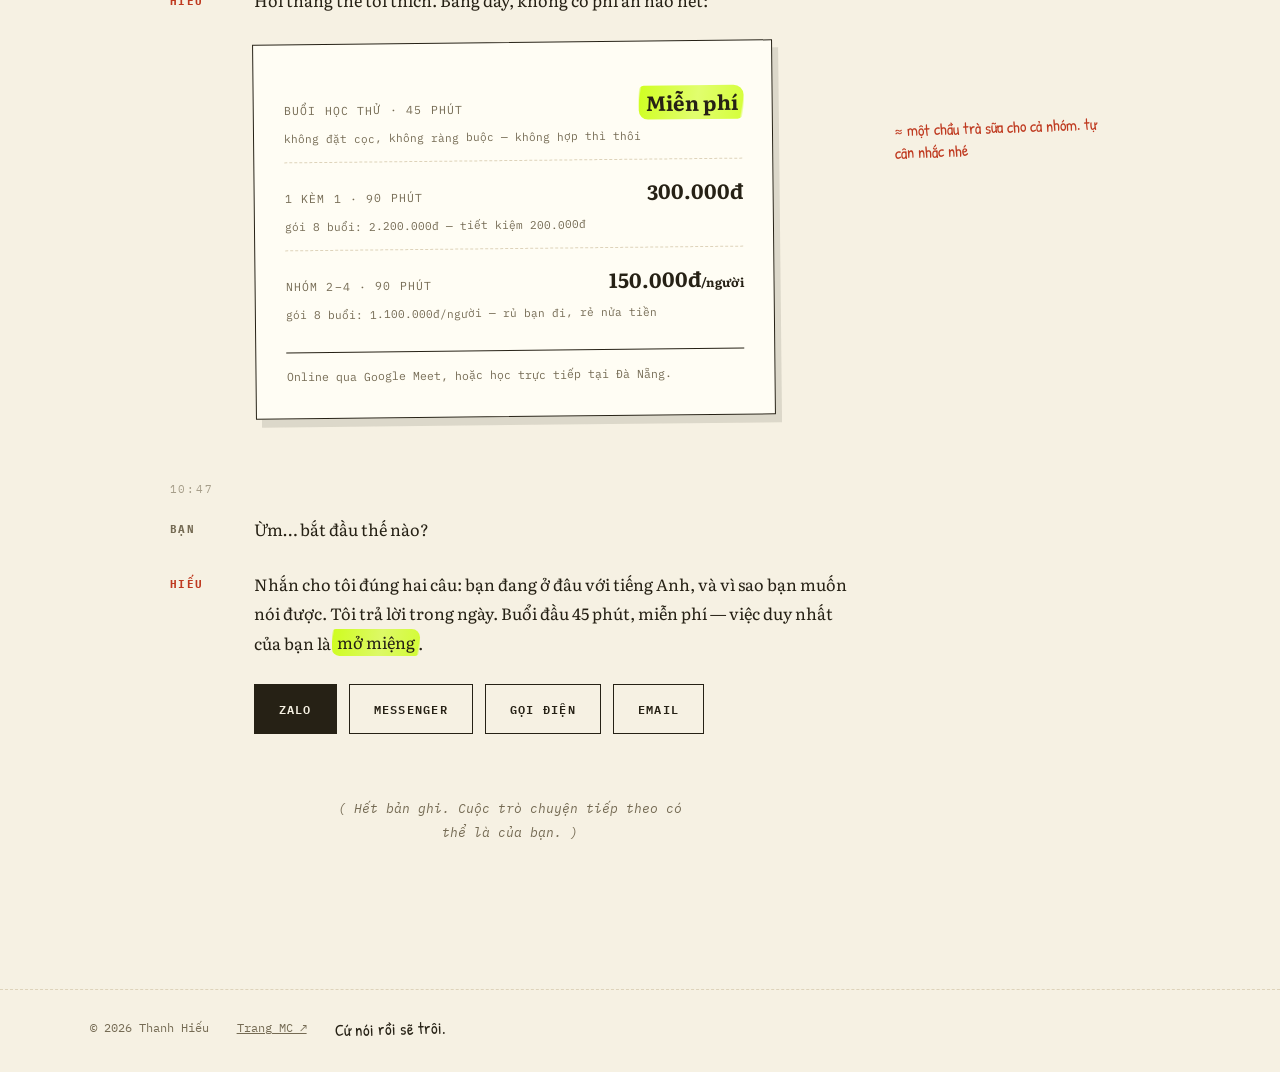
==== commit bb00c8e3: "feat: thêm câu chuyện tự học và hồ sơ thật vào bản ghi Trang cũ được viết lúc tưởng không có gì tron" ====
--- a/index.html
+++ b/index.html
@@ -8,7 +8,10 @@
   <meta name="description" content="Gia sư tiếng Anh giao tiếp 1 kèm 1 và nhóm nhỏ tại Đà Nẵng và online. Không luyện thi — tập trung vào nói, phát âm và phản xạ. Buổi học thử 45 phút miễn phí.">
   <meta property="og:title" content="Gia sư tiếng Anh giao tiếp tại Đà Nẵng — Thanh Hiếu">
   <meta property="og:description" content="Tôi không dạy bạn thi — tôi dạy bạn mở miệng. Buổi học thử miễn phí.">
-  <meta property="og:image" content="https://teaching.speakhieu.pro/images/portrait.jpg">
+  <!-- ảnh card khi share Zalo/FB/Telegram — 1200x630 ngang, nguồn: docs/og-card.html -->
+  <meta property="og:image" content="https://teaching.speakhieu.pro/images/og.jpg">
+  <meta property="og:image:width" content="1200">
+  <meta property="og:image:height" content="630">
   <meta property="og:url" content="https://teaching.speakhieu.pro/">
   <meta property="og:type" content="profile">
   <meta property="og:locale" content="vi_VN">
@@ -28,10 +31,11 @@
       "name": "Bùi Thanh Hiếu",
       "alternateName": "Thanh Hiếu",
       "knowsLanguage": ["vi", "en"],
+      "knowsAbout": ["Tiếng Anh giao tiếp", "Luyện phát âm", "Thuyết trình tiếng Anh", "Dẫn chương trình song ngữ", "Phiên dịch Việt-Anh"],
       "telephone": "+84364724641",
       "email": "buihieu050898@gmail.com"
     },
-    "description": "Dạy tiếng Anh giao tiếp 1 kèm 1 và nhóm nhỏ, tập trung vào phản xạ nói và phát âm.",
+    "description": "Dạy tiếng Anh giao tiếp 1 kèm 1 và nhóm nhỏ, tập trung vào phản xạ nói và phát âm. 4+ năm kinh nghiệm, 60+ học viên.",
     "areaServed": { "@type": "City", "name": "Đà Nẵng" },
     "availableChannel": [
       { "@type": "ServiceChannel", "name": "Học trực tiếp tại Đà Nẵng" },
@@ -51,8 +55,7 @@
   <header class="sheet-header">
     <a class="signature" href="#top">Thanh Hiếu</a>
     <nav aria-label="Menu">
-      <!-- TODO: khi mc.speakhieu.pro sống, đổi 3 link github.io thành https://mc.speakhieu.pro -->
-      <a class="mc-link" href="https://taibt-devops.github.io/hieu-portfolio/">Trang MC ↗</a>
+      <a class="mc-link" href="https://mc.speakhieu.pro/">Trang MC ↗</a>
       <a class="btn btn--ink btn--small" href="#start">Học thử miễn phí</a>
     </nav>
   </header>
@@ -160,6 +163,30 @@
           </div>
         </section>
 
+        <!-- BEAT 3b · câu chuyện tự học -->
+        <section class="beat reveal" style="--note-top: 12.5em">
+          <h2 class="sr-only">Học ở đâu</h2>
+          <p class="tstamp" aria-hidden="true">03:24</p>
+          <div class="line">
+            <span class="who">BẠN</span>
+            <div><p>Vậy anh học tiếng Anh ở đâu ra?</p></div>
+          </div>
+          <div class="line line--h">
+            <span class="who">HIẾU</span>
+            <div>
+              <p>Không ở trường. <mark>Năm 2020 tôi bắt đầu lại từ con số 0</mark> — tự học, và
+                 quan trọng hơn là mỗi ngày đều ở trong một môi trường quốc tế, nơi tiếng Anh
+                 không phải môn học mà là thứ duy nhất dùng được để nói chuyện với người khác.</p>
+              <p>Sáu năm. Từ chỗ không nói nổi một câu cho ra hồn, đến chỗ cầm mic dẫn song ngữ
+                 trước vài trăm người.</p>
+              <p>Nên khi bạn nói “em học mười năm rồi mà vẫn không nói được” —
+                 tôi không nghĩ bạn kém. <mark>Tôi nghĩ bạn học sai cách.</mark>
+                 Tôi biết, vì tôi từng học sai y hệt.</p>
+            </div>
+          </div>
+          <p class="note">tôi là học viên đầu tiên của chính phương pháp này</p>
+        </section>
+
         <!-- BEAT 4 · bằng chứng -->
         <section class="beat reveal" id="proof" style="--note-top: 11em">
           <h2 class="sr-only">Bằng chứng</h2>
@@ -180,7 +207,17 @@
             <span>( chưa gắn video — xem docs/kich-ban-video.md )</span>
           </div>
 
-          <a class="polaroid" href="https://taibt-devops.github.io/hieu-portfolio/">
+          <div class="dossier">
+            <p class="dossier-head">Hồ sơ đính kèm</p>
+            <ul>
+              <li><b>4+ năm</b> dạy tiếng Anh giao tiếp, <b>60+</b> học viên kèm 1&nbsp;kèm&nbsp;1 và online</li>
+              <li><b>Đào tạo giáo viên</b> — chương trình của một tổ chức phi chính phủ quốc tế; dạy tiếng Anh cho trẻ em vùng cao</li>
+              <li><b>Phiên dịch &amp; điều phối</b> — đoàn phim quốc tế <i>Once Upon A Time in Vietnam</i>, Đà Nẵng 2024</li>
+              <li><b>Training of Mentor</b> — Swiss Create My Job, chương trình cố vấn 15 ngày, 2024</li>
+            </ul>
+          </div>
+
+          <a class="polaroid" href="https://mc.speakhieu.pro/">
             <img src="images/moment-crowd.jpg" width="2048" height="1363" loading="lazy"
                  alt="Thanh Hiếu cầm mic đi giữa bàn tiệc, khách giơ tay tham gia trò chơi">
             <figcaption>còn đây là cuối tuần của tôi: cầm mic nói hai thứ tiếng trước vài trăm người
@@ -316,7 +353,7 @@
 
   <footer class="sheet-footer">
     <span>© <span id="footer-year">2026</span> Thanh Hiếu</span>
-    <a href="https://taibt-devops.github.io/hieu-portfolio/">Trang MC ↗</a>
+    <a href="https://mc.speakhieu.pro/">Trang MC ↗</a>
     <span class="tag">Cứ nói rồi sẽ trôi.</span>
   </footer>
 
--- a/css/teaching.css
+++ b/css/teaching.css
@@ -620,3 +620,45 @@
   .sheet-header { gap: 10px; }
   .mc-link { display: none; } /* mobile: giữ chữ ký + nút Học thử là đủ */
 }
+
+/* --- Hồ sơ đính kèm: tờ giấy thứ hai kẹp vào bản ghi --- */
+.dossier {
+  max-width: 620px;
+  margin: 28px 0 8px 84px;
+  background: var(--paper-raised);
+  border: 1px solid var(--rule);
+  border-top: 3px solid var(--ink);
+  padding: clamp(20px, 3vw, 28px);
+  box-shadow: 5px 6px 0 rgba(38, 33, 21, 0.09);
+}
+.dossier-head {
+  font-family: var(--f-mono);
+  font-size: 0.68rem;
+  font-weight: 600;
+  letter-spacing: 0.2em;
+  text-transform: uppercase;
+  color: var(--ink-dim);
+  margin-bottom: 14px;
+}
+.dossier ul { list-style: none; }
+.dossier li {
+  position: relative;
+  padding-left: 22px;
+  margin-bottom: 11px;
+  font-size: 0.95rem;
+  line-height: 1.65;
+  color: var(--ink-dim);
+}
+.dossier li:last-child { margin-bottom: 0; }
+.dossier li::before {
+  content: "—";
+  position: absolute;
+  left: 0;
+  color: var(--pen);
+}
+.dossier b { color: var(--ink); font-weight: 700; }
+.dossier i { font-style: italic; }
+
+@media (max-width: 720px) {
+  .dossier { margin-left: 0; }
+}
